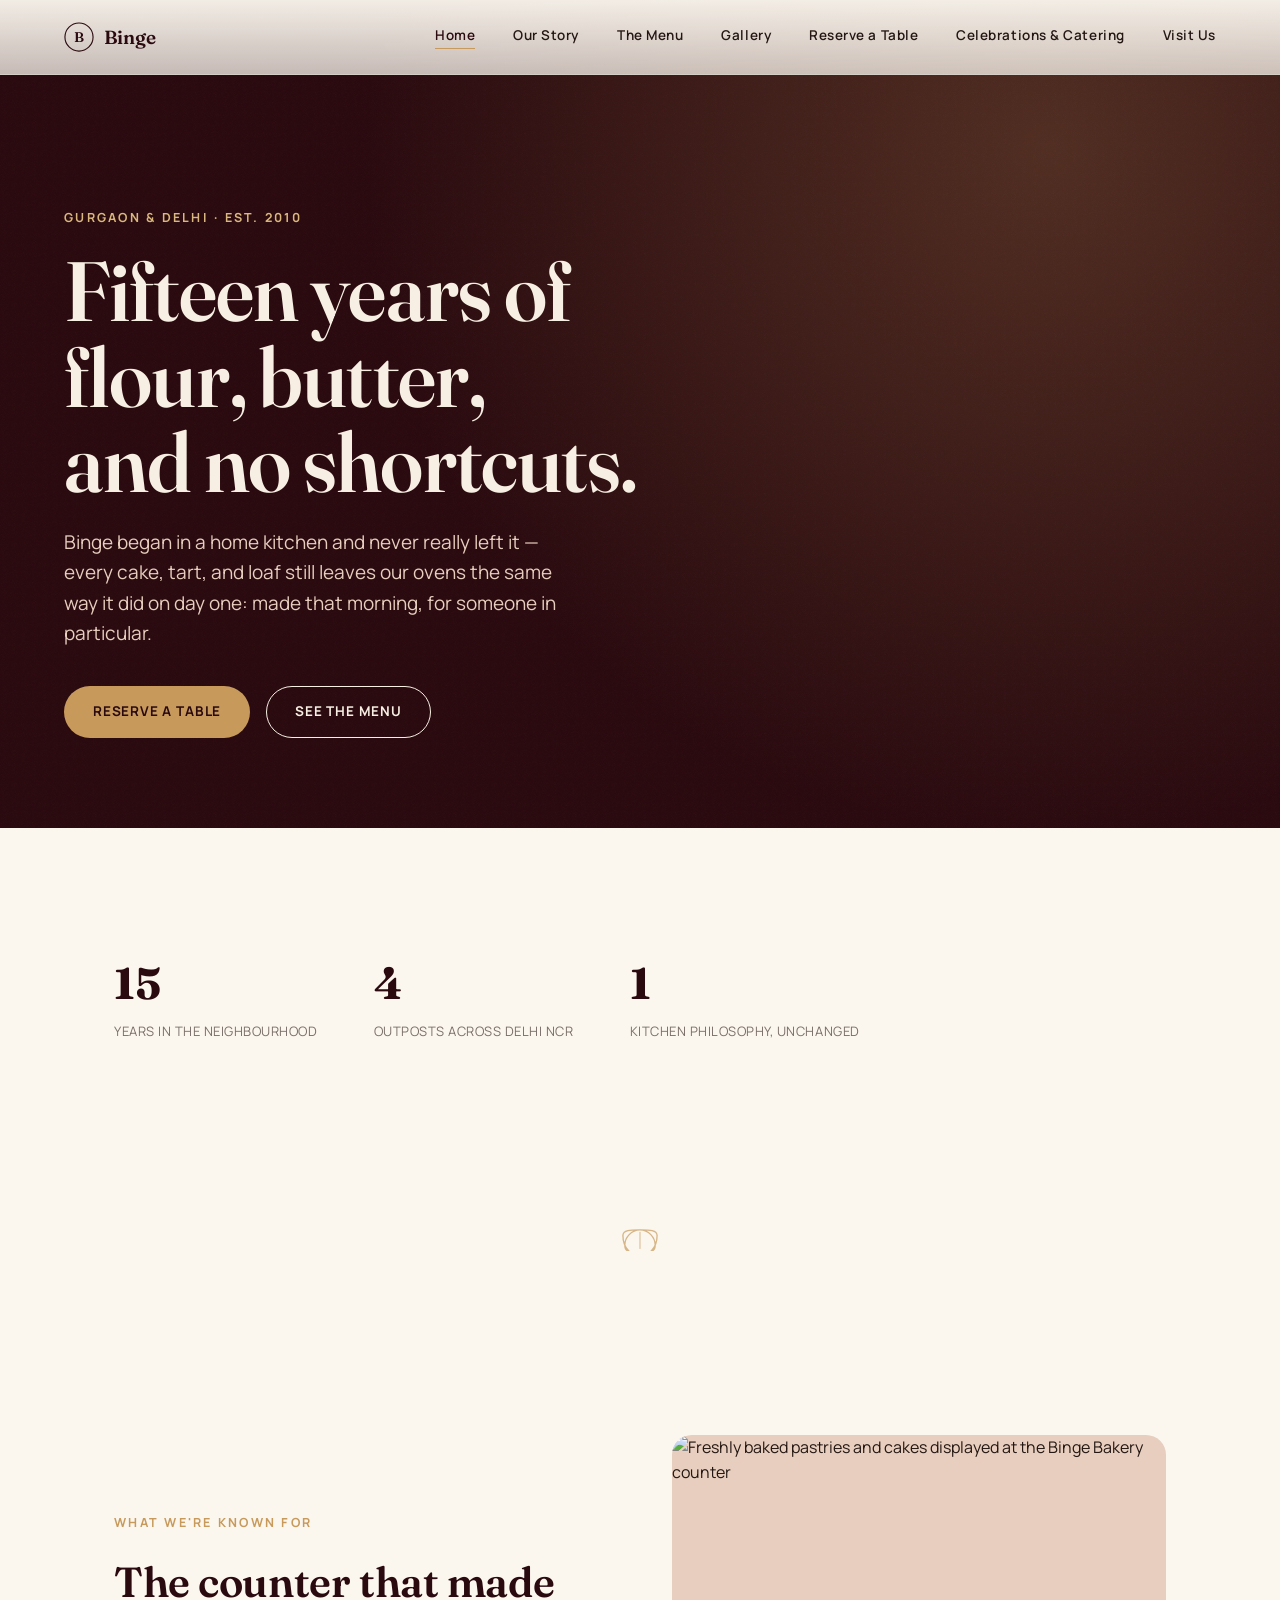
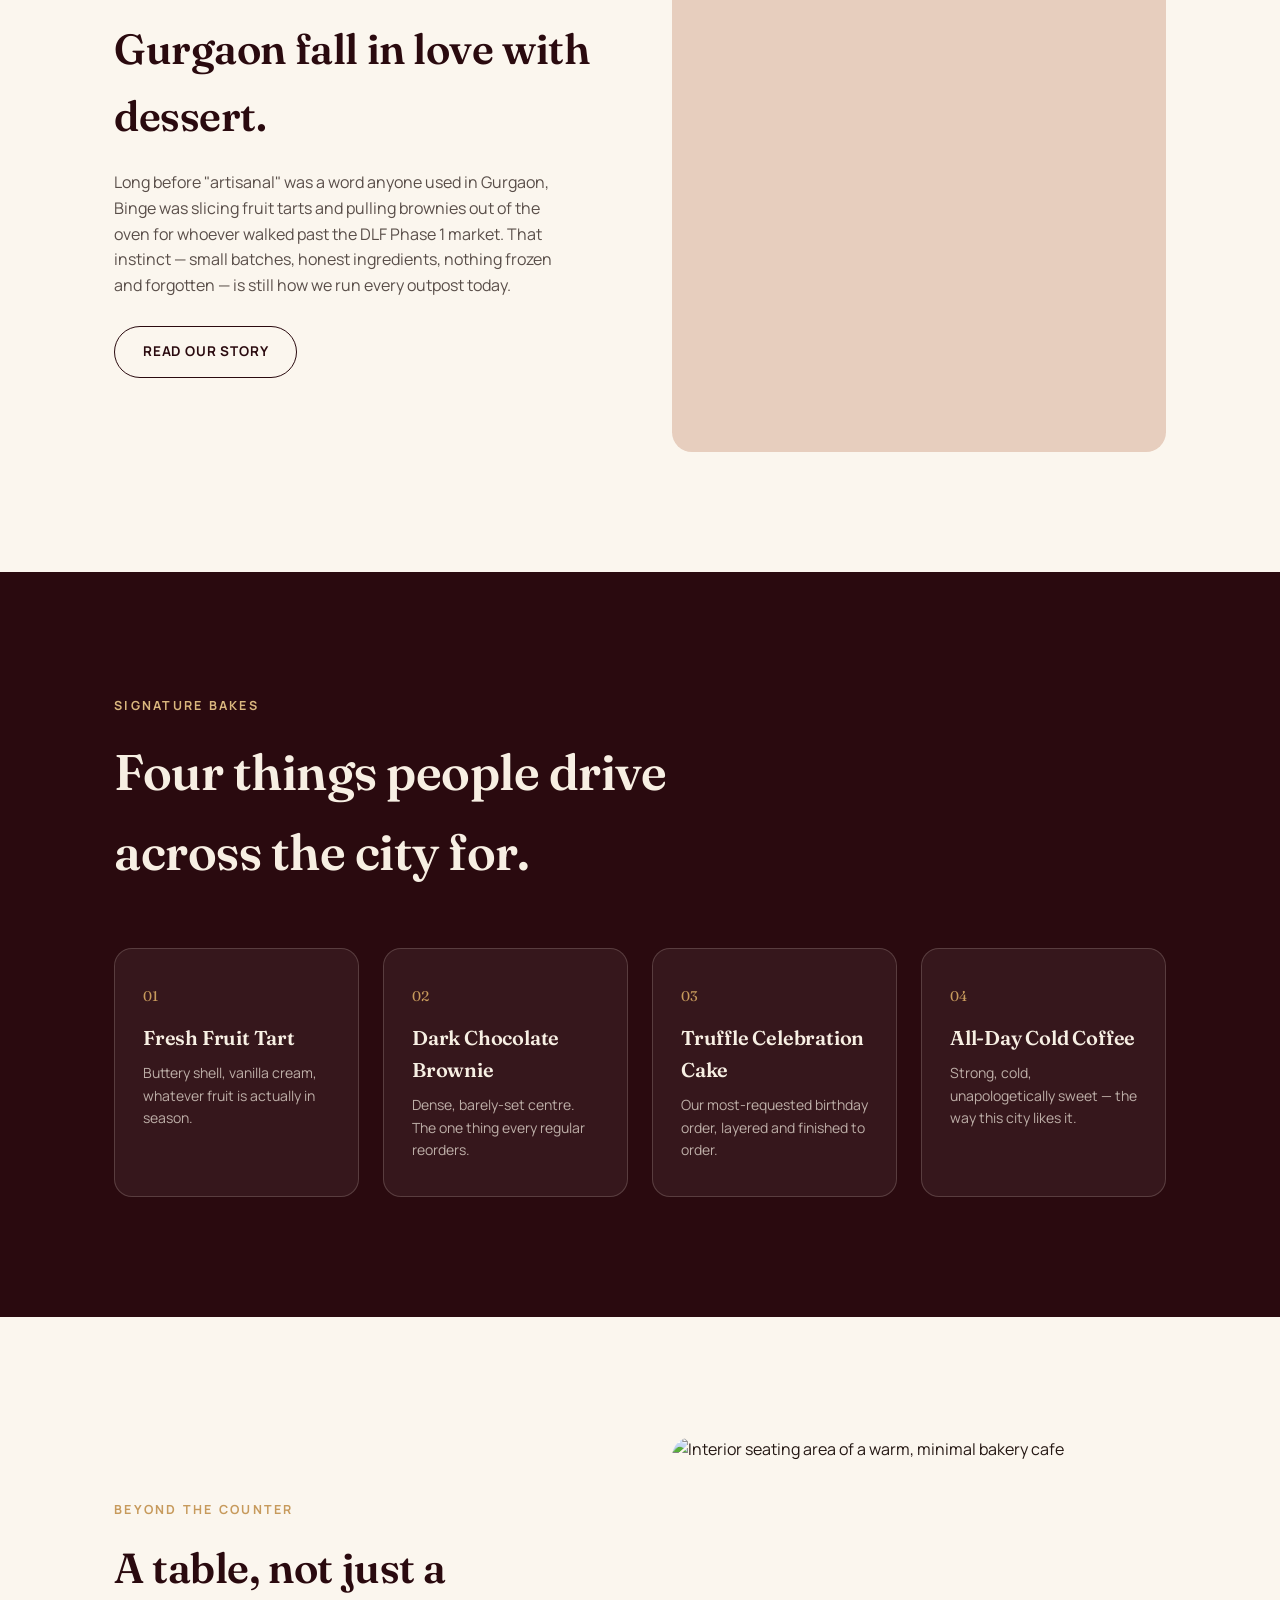
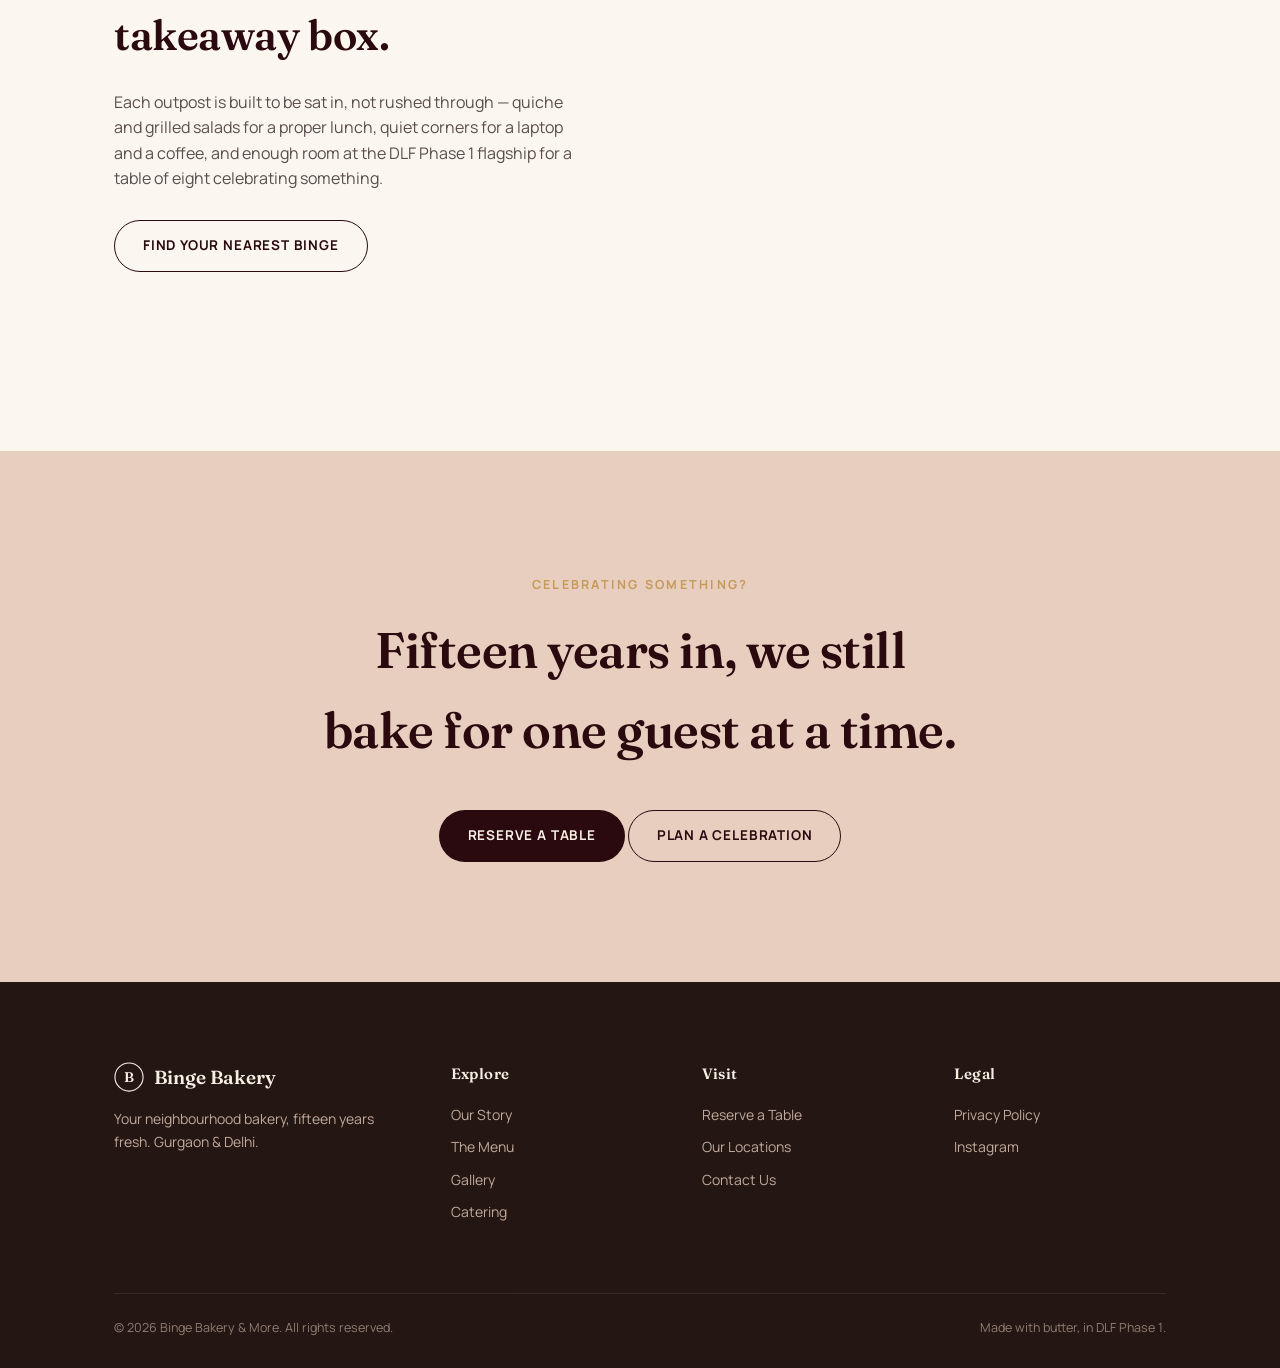
==== index.html @ 136eaf89 "Add files via upload" ====
<!DOCTYPE html>
<html lang="en">
<head>
<meta charset="UTF-8">
<meta name="viewport" content="width=device-width, initial-scale=1.0">
<title>Binge Bakery — Your Neighbourhood Bakery, Fifteen Years Fresh</title>
<meta name="description" content="Binge Bakery has been Gurgaon and Delhi's favourite neighbourhood bakery since 2010 — cakes, pastries, and all-day comfort food, made fresh, every single day.">
<link rel="preconnect" href="https://fonts.googleapis.com">
<link href="https://fonts.googleapis.com/css2?family=Fraunces:ital,opsz,wght@0,9..144,400;0,9..144,500;0,9..144,600;0,9..144,700;1,9..144,500&family=Manrope:wght@400;500;600;700;800&display=swap" rel="stylesheet">
<link rel="stylesheet" href="style.css">
</head>
<body>

<div id="loader">
  <svg viewBox="0 0 120 120" fill="none">
    <g class="bean bean--left"><path d="M60 20c-14 0-24 12-24 26 0 16 12 30 24 34 -8-8-12-20-12-32 0-12 6-22 12-28z" fill="#C79A5C"/></g>
    <g class="bean bean--right"><path d="M60 20c14 0 24 12 24 26 0 16-12 30-24 34 8-8 12-20 12-32 0-12-6-22-12-28z" fill="#E7CEBE"/></g>
    <path class="bean-crack" d="M60 30 L60 90" stroke="#F7EFE3" stroke-width="2"/>
  </svg>
  <span class="loader-word">Fresh from the oven</span>
</div>

<header class="site-nav">
  <a href="index.html" class="logo-mark">
    <svg viewBox="0 0 32 32"><circle cx="16" cy="16" r="15" stroke="currentColor" stroke-width="1.2" fill="none"/><text x="16" y="21" text-anchor="middle" font-family="Fraunces, serif" font-size="15" fill="currentColor">B</text></svg>
    Binge
  </a>
  <button class="nav-toggle" aria-label="Toggle menu"><span></span><span></span><span></span></button>
  <nav class="primary-links">
    <a href="index.html" class="active">Home</a>
    <a href="our-story.html">Our Story</a>
    <a href="menu.html">The Menu</a>
    <a href="gallery.html">Gallery</a>
    <a href="reservations.html">Reserve a Table</a>
    <a href="catering.html">Celebrations &amp; Catering</a>
    <a href="visit-us.html">Visit Us</a>
  </nav>
</header>

<main>

  <section class="hero" style="padding-top:calc(var(--gutter) + 90px);">
    <div class="hero-grain"></div>
    <div class="hero-inner reveal">
      <span class="eyebrow" style="color:var(--brass-soft);">Gurgaon &amp; Delhi · Est. 2010</span>
      <h1>Fifteen years of<br>flour, butter,<br>and no shortcuts.</h1>
      <p class="lede">Binge began in a home kitchen and never really left it — every cake, tart, and loaf still leaves our ovens the same way it did on day one: made that morning, for someone in particular.</p>
      <div class="hero-actions">
        <a href="reservations.html" class="btn btn--gold">Reserve a Table</a>
        <a href="menu.html" class="btn btn--outline" style="border-color:var(--ivory); color:var(--ivory);">See the Menu</a>
      </div>
    </div>
  </section>

  <section class="wrap">
    <div class="stat-row reveal">
      <div class="stat"><b>15</b><span>Years in the neighbourhood</span></div>
      <div class="stat"><b>4</b><span>Outposts across Delhi NCR</span></div>
      <div class="stat"><b>1</b><span>Kitchen philosophy, unchanged</span></div>
    </div>
  </section>

  <svg class="divider-bean" viewBox="0 0 40 24"><path d="M20 2c-9 0-16 8-16 16 0 4 2 6 4 6-4-4-6-10-6-16 0-6 8-6 18-6z" fill="none" stroke="#C79A5C" stroke-width="1.4"/><path d="M20 2c9 0 16 8 16 16 0 4-2 6-4 6 4-4 6-10 6-16 0-6-8-6-18-6z" fill="none" stroke="#C79A5C" stroke-width="1.4"/><line x1="20" y1="4" x2="20" y2="22" stroke="#C79A5C" stroke-width="1"/></svg>

  <section class="wrap">
    <div class="grid-2">
      <div class="reveal">
        <span class="eyebrow">What we're known for</span>
        <h2 style="font-size:clamp(28px,3.6vw,42px); margin-top:14px;">The counter that made Gurgaon fall in love with dessert.</h2>
        <p style="margin-top:20px; opacity:.75; max-width:460px;">Long before "artisanal" was a word anyone used in Gurgaon, Binge was slicing fruit tarts and pulling brownies out of the oven for whoever walked past the DLF Phase 1 market. That instinct — small batches, honest ingredients, nothing frozen and forgotten — is still how we run every outpost today.</p>
        <a href="our-story.html" class="btn btn--outline" style="margin-top:28px;">Read Our Story</a>
      </div>
      <div class="frame reveal" style="aspect-ratio:4/5; background:var(--blush);">
        <img src="https://images.unsplash.com/photo-1568254183919-78a4f43a2877?w=900&q=80" alt="Freshly baked pastries and cakes displayed at the Binge Bakery counter">
      </div>
    </div>
  </section>

  <section style="background:var(--wine-deep); color:var(--ivory);">
    <div class="wrap">
      <div class="section-head reveal">
        <span class="eyebrow" style="color:var(--brass-soft);">Signature bakes</span>
        <h2 style="color:var(--ivory);">Four things people drive across the city for.</h2>
      </div>
      <div class="grid-4">
        <div class="card reveal" style="background:rgba(247,239,227,.06); border-color:var(--line-on-dark);">
          <span class="num">01</span>
          <h3 style="color:var(--ivory); font-size:20px; margin-top:14px;">Fresh Fruit Tart</h3>
          <p style="opacity:.7; font-size:14px; margin-top:8px;">Buttery shell, vanilla cream, whatever fruit is actually in season.</p>
        </div>
        <div class="card reveal" style="background:rgba(247,239,227,.06); border-color:var(--line-on-dark);">
          <span class="num">02</span>
          <h3 style="color:var(--ivory); font-size:20px; margin-top:14px;">Dark Chocolate Brownie</h3>
          <p style="opacity:.7; font-size:14px; margin-top:8px;">Dense, barely-set centre. The one thing every regular reorders.</p>
        </div>
        <div class="card reveal" style="background:rgba(247,239,227,.06); border-color:var(--line-on-dark);">
          <span class="num">03</span>
          <h3 style="color:var(--ivory); font-size:20px; margin-top:14px;">Truffle Celebration Cake</h3>
          <p style="opacity:.7; font-size:14px; margin-top:8px;">Our most-requested birthday order, layered and finished to order.</p>
        </div>
        <div class="card reveal" style="background:rgba(247,239,227,.06); border-color:var(--line-on-dark);">
          <span class="num">04</span>
          <h3 style="color:var(--ivory); font-size:20px; margin-top:14px;">All-Day Cold Coffee</h3>
          <p style="opacity:.7; font-size:14px; margin-top:8px;">Strong, cold, unapologetically sweet — the way this city likes it.</p>
        </div>
      </div>
    </div>
  </section>

  <section class="wrap">
    <div class="grid-2">
      <div class="frame reveal" style="aspect-ratio:1/1; order:2;">
        <img src="https://images.unsplash.com/photo-1517433670267-08bbd4be890f?w=900&q=80" alt="Interior seating area of a warm, minimal bakery cafe">
      </div>
      <div class="reveal" style="order:1;">
        <span class="eyebrow">Beyond the counter</span>
        <h2 style="font-size:clamp(28px,3.6vw,42px); margin-top:14px;">A table, not just a takeaway box.</h2>
        <p style="margin-top:20px; opacity:.75; max-width:460px;">Each outpost is built to be sat in, not rushed through — quiche and grilled salads for a proper lunch, quiet corners for a laptop and a coffee, and enough room at the DLF Phase 1 flagship for a table of eight celebrating something.</p>
        <a href="visit-us.html" class="btn btn--outline" style="margin-top:28px;">Find Your Nearest Binge</a>
      </div>
    </div>
  </section>

  <section style="background:var(--blush);">
    <div class="wrap" style="text-align:center;">
      <div class="section-head reveal" style="margin:0 auto 40px; max-width:640px;">
        <span class="eyebrow">Celebrating something?</span>
        <h2>Fifteen years in, we still bake for one guest at a time.</h2>
      </div>
      <div class="hero-actions reveal" style="justify-content:center;">
        <a href="reservations.html" class="btn btn--primary">Reserve a Table</a>
        <a href="catering.html" class="btn btn--outline">Plan a Celebration</a>
      </div>
    </div>
  </section>

</main>

<footer>
  <div class="wrap">
    <div class="footer-grid">
      <div class="fcol">
        <div class="logo-mark" style="color:var(--ivory); margin-bottom:16px;">
          <svg viewBox="0 0 32 32"><circle cx="16" cy="16" r="15" stroke="currentColor" stroke-width="1.2" fill="none"/><text x="16" y="21" text-anchor="middle" font-family="Fraunces, serif" font-size="15" fill="currentColor">B</text></svg>
          Binge Bakery
        </div>
        <p>Your neighbourhood bakery, fifteen years fresh. Gurgaon &amp; Delhi.</p>
      </div>
      <div class="fcol">
        <h4>Explore</h4>
        <a href="our-story.html">Our Story</a>
        <a href="menu.html">The Menu</a>
        <a href="gallery.html">Gallery</a>
        <a href="catering.html">Catering</a>
      </div>
      <div class="fcol">
        <h4>Visit</h4>
        <a href="reservations.html">Reserve a Table</a>
        <a href="visit-us.html">Our Locations</a>
        <a href="visit-us.html#contact">Contact Us</a>
      </div>
      <div class="fcol">
        <h4>Legal</h4>
        <a href="privacy-policy.html">Privacy Policy</a>
        <a href="https://www.instagram.com/bingebakery/">Instagram</a>
      </div>
    </div>
    <div class="footer-base">
      <span>© <span class="year"></span> Binge Bakery &amp; More. All rights reserved.</span>
      <span>Made with butter, in DLF Phase 1.</span>
    </div>
  </div>
</footer>

<script src="main.js"></script>
</body>
</html>
---- style.css ----
/* ============================================================
   BINGE BAKERY — shared stylesheet
   Palette: wine / ivory / brass / blush / espresso
   Type: Fraunces (display) + Manrope (body & utility)
   ============================================================ */

:root{
  --wine:        #3D0E14;
  --wine-deep:   #2A0A0F;
  --espresso:    #241713;
  --ivory:       #F7EFE3;
  --cream:       #FBF6EE;
  --brass:       #C79A5C;
  --brass-soft:  #DAB77E;
  --blush:       #E7CEBE;
  --line:        rgba(36,23,19,0.14);
  --line-on-dark:rgba(247,239,227,0.18);

  --font-display: "Fraunces", "Georgia", serif;
  --font-body:    "Manrope", "Helvetica Neue", Arial, sans-serif;

  --container: 1180px;
  --gutter: clamp(20px, 5vw, 64px);

  --ease: cubic-bezier(.4,0,.2,1);
}

*,*::before,*::after{ box-sizing:border-box; }
html{ scroll-behavior:smooth; }
body{
  margin:0;
  background:var(--cream);
  color:var(--espresso);
  font-family:var(--font-body);
  font-size:16px;
  line-height:1.6;
  -webkit-font-smoothing:antialiased;
  overflow-x:hidden;
}
img{ max-width:100%; display:block; }
a{ color:inherit; text-decoration:none; }
h1,h2,h3,h4{
  font-family:var(--font-display);
  font-weight:600;
  margin:0;
  color:var(--wine-deep);
  letter-spacing:-0.01em;
}
p{ margin:0; }
ul{ margin:0; padding:0; list-style:none; }
button{ font-family:inherit; cursor:pointer; }
:focus-visible{ outline:2px solid var(--brass); outline-offset:3px; }

@media (prefers-reduced-motion: reduce){
  *{ animation-duration:0.001ms !important; animation-iteration-count:1 !important; transition-duration:0.001ms !important; scroll-behavior:auto !important; }
}

.wrap{ max-width:var(--container); margin:0 auto; padding-left:var(--gutter); padding-right:var(--gutter); }
.eyebrow{
  font-family:var(--font-body);
  font-size:12.5px;
  font-weight:700;
  letter-spacing:0.18em;
  text-transform:uppercase;
  color:var(--brass);
}

/* ---------------- Loader ---------------- */
#loader{
  position:fixed; inset:0; z-index:9999;
  background:var(--wine-deep);
  display:flex; align-items:center; justify-content:center;
  transition:opacity .5s var(--ease), visibility .5s var(--ease);
}
#loader.done{ opacity:0; visibility:hidden; pointer-events:none; }
#loader svg{ width:120px; height:120px; }
.bean{ transform-origin:60px 60px; }
.bean--left{ animation:beanSpinLeft 1.1s var(--ease) forwards; }
.bean--right{ animation:beanSpinRight 1.1s var(--ease) forwards; }
.bean-crack{ stroke-dasharray:60; stroke-dashoffset:60; animation:drawCrack .5s var(--ease) 1.0s forwards; }
.loader-word{
  position:absolute; bottom:-46px; left:50%; transform:translateX(-50%);
  font-family:var(--font-body); font-size:11px; letter-spacing:.3em; text-transform:uppercase;
  color:var(--ivory); opacity:.75; white-space:nowrap;
}
@keyframes beanSpinLeft{
  0%{ transform:translate(-18px,0) rotate(-25deg) scale(1); opacity:1; }
  70%{ transform:translate(-3px,0) rotate(160deg) scale(1.02); }
  100%{ transform:translate(0,0) rotate(180deg) scale(1); }
}
@keyframes beanSpinRight{
  0%{ transform:translate(18px,0) rotate(25deg) scale(1); opacity:1; }
  70%{ transform:translate(3px,0) rotate(-160deg) scale(1.02); }
  100%{ transform:translate(0,0) rotate(-180deg) scale(1); }
}
@keyframes drawCrack{ to{ stroke-dashoffset:0; } }

/* ---------------- Nav ---------------- */
header.site-nav{
  position:fixed; top:0; left:0; right:0; z-index:500;
  display:flex; align-items:center; justify-content:space-between;
  padding:22px var(--gutter);
  background:linear-gradient(to bottom, rgba(251,246,238,0.96), rgba(251,246,238,0.75));
  backdrop-filter:blur(6px);
  border-bottom:1px solid var(--line);
}
.logo-mark{
  display:flex; align-items:center; gap:10px;
  font-family:var(--font-display); font-weight:600; font-size:19px; color:var(--wine-deep);
}
.logo-mark svg{ width:30px; height:30px; }
nav.primary-links{ display:flex; gap:clamp(18px,3vw,38px); }
nav.primary-links a{
  font-size:13.5px; font-weight:600; letter-spacing:.04em;
  color:var(--espresso); position:relative; padding-bottom:3px;
}
nav.primary-links a::after{
  content:""; position:absolute; left:0; bottom:0; width:0; height:1px; background:var(--brass);
  transition:width .3s var(--ease);
}
nav.primary-links a:hover::after, nav.primary-links a.active::after{ width:100%; }
nav.primary-links a.active{ color:var(--wine-deep); }

.nav-toggle{
  display:none; flex-direction:column; gap:5px; background:none; border:none; padding:6px;
}
.nav-toggle span{ width:22px; height:2px; background:var(--wine-deep); border-radius:2px; }

@media (max-width: 880px){
  nav.primary-links{
    position:fixed; inset:0; background:var(--wine-deep); flex-direction:column;
    align-items:flex-start; justify-content:center; gap:22px; padding:0 40px;
    transform:translateY(-100%); transition:transform .5s var(--ease);
  }
  nav.primary-links.open{ transform:translateY(0); }
  nav.primary-links a{ color:var(--ivory); font-size:22px; font-family:var(--font-display); }
  nav.primary-links a::after{ background:var(--brass-soft); }
  .nav-toggle{ display:flex; z-index:600; }
  .nav-toggle.is-open span:nth-child(1){ transform:translateY(7px) rotate(45deg); }
  .nav-toggle.is-open span:nth-child(2){ opacity:0; }
  .nav-toggle.is-open span:nth-child(3){ transform:translateY(-7px) rotate(-45deg); }
}

/* ---------------- Buttons ---------------- */
.btn{
  display:inline-flex; align-items:center; gap:10px;
  padding:14px 28px; font-size:13.5px; font-weight:700; letter-spacing:.06em; text-transform:uppercase;
  border-radius:999px; transition:all .3s var(--ease); border:1px solid transparent;
}
.btn--primary{ background:var(--wine-deep); color:var(--ivory); }
.btn--primary:hover{ background:var(--wine); transform:translateY(-2px); box-shadow:0 10px 24px rgba(42,10,15,.25); }
.btn--outline{ border-color:var(--wine-deep); color:var(--wine-deep); }
.btn--outline:hover{ background:var(--wine-deep); color:var(--ivory); }
.btn--gold{ background:var(--brass); color:var(--wine-deep); }
.btn--gold:hover{ background:var(--brass-soft); transform:translateY(-2px); }

/* ---------------- Hero ---------------- */
.hero{
  min-height:92vh; display:flex; align-items:flex-end;
  padding:calc(var(--gutter) + 90px) var(--gutter) 90px;
  position:relative; background:var(--wine-deep); color:var(--ivory); overflow:hidden;
}
.hero::before{
  content:""; position:absolute; inset:0;
  background:radial-gradient(circle at 82% 18%, rgba(199,154,92,.25), transparent 55%);
}
.hero-grain{ position:absolute; inset:0; opacity:.05; background-image:url("data:image/svg+xml,%3Csvg xmlns='http://www.w3.org/2000/svg' width='120' height='120'%3E%3Cfilter id='n'%3E%3CfeTurbulence baseFrequency='0.9' /%3E%3C/filter%3E%3Crect width='100%25' height='100%25' filter='url(%23n)'/%3E%3C/svg%3E"); }
.hero-inner{ position:relative; max-width:760px; }
.hero h1{ color:var(--ivory); font-size:clamp(42px,7vw,84px); line-height:1.02; margin-top:18px; }
.hero p.lede{ font-size:clamp(16px,2vw,19px); max-width:520px; margin-top:22px; color:var(--blush); }
.hero .hero-actions{ display:flex; gap:16px; margin-top:38px; flex-wrap:wrap; }

/* ---------------- Sections ---------------- */
section{ padding:120px 0; }
.section-head{ max-width:640px; margin-bottom:56px; }
.section-head h2{ font-size:clamp(30px,4.2vw,50px); margin-top:14px; }
.divider-bean{ width:38px; height:auto; opacity:.7; margin:64px auto; display:block; }

.grid-2{ display:grid; grid-template-columns:1fr 1fr; gap:64px; align-items:center; }
.grid-3{ display:grid; grid-template-columns:repeat(3,1fr); gap:32px; }
.grid-4{ display:grid; grid-template-columns:repeat(4,1fr); gap:24px; }
@media (max-width:900px){
  .grid-2{ grid-template-columns:1fr; gap:36px; }
  .grid-3{ grid-template-columns:1fr 1fr; }
  .grid-4{ grid-template-columns:1fr 1fr; }
}
@media (max-width:560px){
  .grid-3{ grid-template-columns:1fr; }
  section{ padding:80px 0; }
}

/* cards */
.card{
  background:var(--ivory); border:1px solid var(--line); border-radius:18px; padding:34px 28px;
  transition:transform .35s var(--ease), box-shadow .35s var(--ease);
}
.card:hover{ transform:translateY(-6px); box-shadow:0 20px 40px rgba(36,23,19,.08); }
.card .num{ font-family:var(--font-display); font-size:14px; color:var(--brass); }

.tag{
  display:inline-block; padding:6px 14px; border:1px solid var(--line); border-radius:999px;
  font-size:12px; letter-spacing:.05em; text-transform:uppercase; font-weight:700; color:var(--wine);
}

/* image frames */
.frame{ border-radius:20px; overflow:hidden; position:relative; }
.frame img{ width:100%; height:100%; object-fit:cover; transition:transform .6s var(--ease); }
.frame:hover img{ transform:scale(1.04); }

/* ---------------- Menu specific ---------------- */
.menu-category{ margin-bottom:70px; }
.menu-category h3{ font-size:28px; margin-bottom:8px; }
.menu-category .cat-note{ color:var(--espresso); opacity:.65; font-size:14.5px; margin-bottom:28px; max-width:520px; }
.menu-item{
  display:flex; justify-content:space-between; gap:20px; padding:18px 0;
  border-bottom:1px dashed var(--line);
}
.menu-item .mi-name{ font-family:var(--font-display); font-size:19px; color:var(--wine-deep); }
.menu-item .mi-desc{ font-size:14px; opacity:.7; margin-top:5px; max-width:440px; }
.menu-item .mi-price{ font-weight:700; color:var(--brass); white-space:nowrap; font-family:var(--font-display); font-size:18px; }

/* ---------------- Gallery ---------------- */
.masonry{ column-count:3; column-gap:20px; }
.masonry .frame{ margin-bottom:20px; break-inside:avoid; }
@media(max-width:900px){ .masonry{ column-count:2; } }
@media(max-width:560px){ .masonry{ column-count:1; } }

/* ---------------- Steps (legit sequence use) ---------------- */
.steps{ display:grid; grid-template-columns:repeat(4,1fr); gap:26px; }
@media(max-width:900px){ .steps{ grid-template-columns:1fr 1fr; } }
@media(max-width:560px){ .steps{ grid-template-columns:1fr; } }
.step .step-index{ font-family:var(--font-display); font-size:38px; color:var(--brass-soft); }

/* ---------------- Forms ---------------- */
.form-panel{ background:var(--wine-deep); border-radius:24px; padding:52px; color:var(--ivory); }
.field{ margin-bottom:22px; }
.field label{ display:block; font-size:12.5px; letter-spacing:.08em; text-transform:uppercase; margin-bottom:8px; color:var(--brass-soft); }
.field input, .field select, .field textarea{
  width:100%; background:transparent; border:none; border-bottom:1px solid var(--line-on-dark);
  color:var(--ivory); font-family:var(--font-body); font-size:16px; padding:10px 2px; resize:vertical;
}
.field input::placeholder, .field textarea::placeholder{ color:rgba(247,239,227,.4); }
.field input:focus, .field select:focus, .field textarea:focus{ outline:none; border-color:var(--brass); }
.field-row{ display:grid; grid-template-columns:1fr 1fr; gap:24px; }
@media(max-width:600px){ .field-row{ grid-template-columns:1fr; } }
.form-note{ font-size:13px; opacity:.6; margin-top:18px; }

/* ---------------- Footer ---------------- */
footer{ background:var(--espresso); color:var(--blush); padding:80px 0 30px; }
.footer-grid{ display:grid; grid-template-columns:1.4fr 1fr 1fr 1fr; gap:40px; margin-bottom:60px; }
@media(max-width:800px){ .footer-grid{ grid-template-columns:1fr 1fr; } }
footer h4{ color:var(--ivory); font-size:15px; margin-bottom:18px; letter-spacing:.03em; }
footer .fcol a, footer .fcol p{ display:block; font-size:14px; color:var(--blush); opacity:.8; margin-bottom:10px; }
footer .fcol a:hover{ opacity:1; color:var(--brass-soft); }
.footer-base{
  border-top:1px solid var(--line-on-dark); padding-top:24px; display:flex; justify-content:space-between;
  flex-wrap:wrap; gap:12px; font-size:12.5px; opacity:.55;
}

/* ---------------- Reveal on scroll ---------------- */
.reveal{ opacity:0; transform:translateY(26px); transition:opacity .8s var(--ease), transform .8s var(--ease); }
.reveal.in{ opacity:1; transform:translateY(0); }

/* ---------------- Misc ---------------- */
.stat-row{ display:flex; gap:56px; flex-wrap:wrap; }
.stat b{ display:block; font-family:var(--font-display); font-size:44px; color:var(--wine-deep); }
.stat span{ font-size:13px; letter-spacing:.04em; text-transform:uppercase; opacity:.6; }

.legal h2{ font-size:26px; margin-top:44px; }
.legal p, .legal li{ font-size:15px; opacity:.82; margin-top:12px; max-width:760px; }
.legal li{ padding-left:20px; position:relative; }
.legal li::before{ content:"—"; position:absolute; left:0; color:var(--brass); }
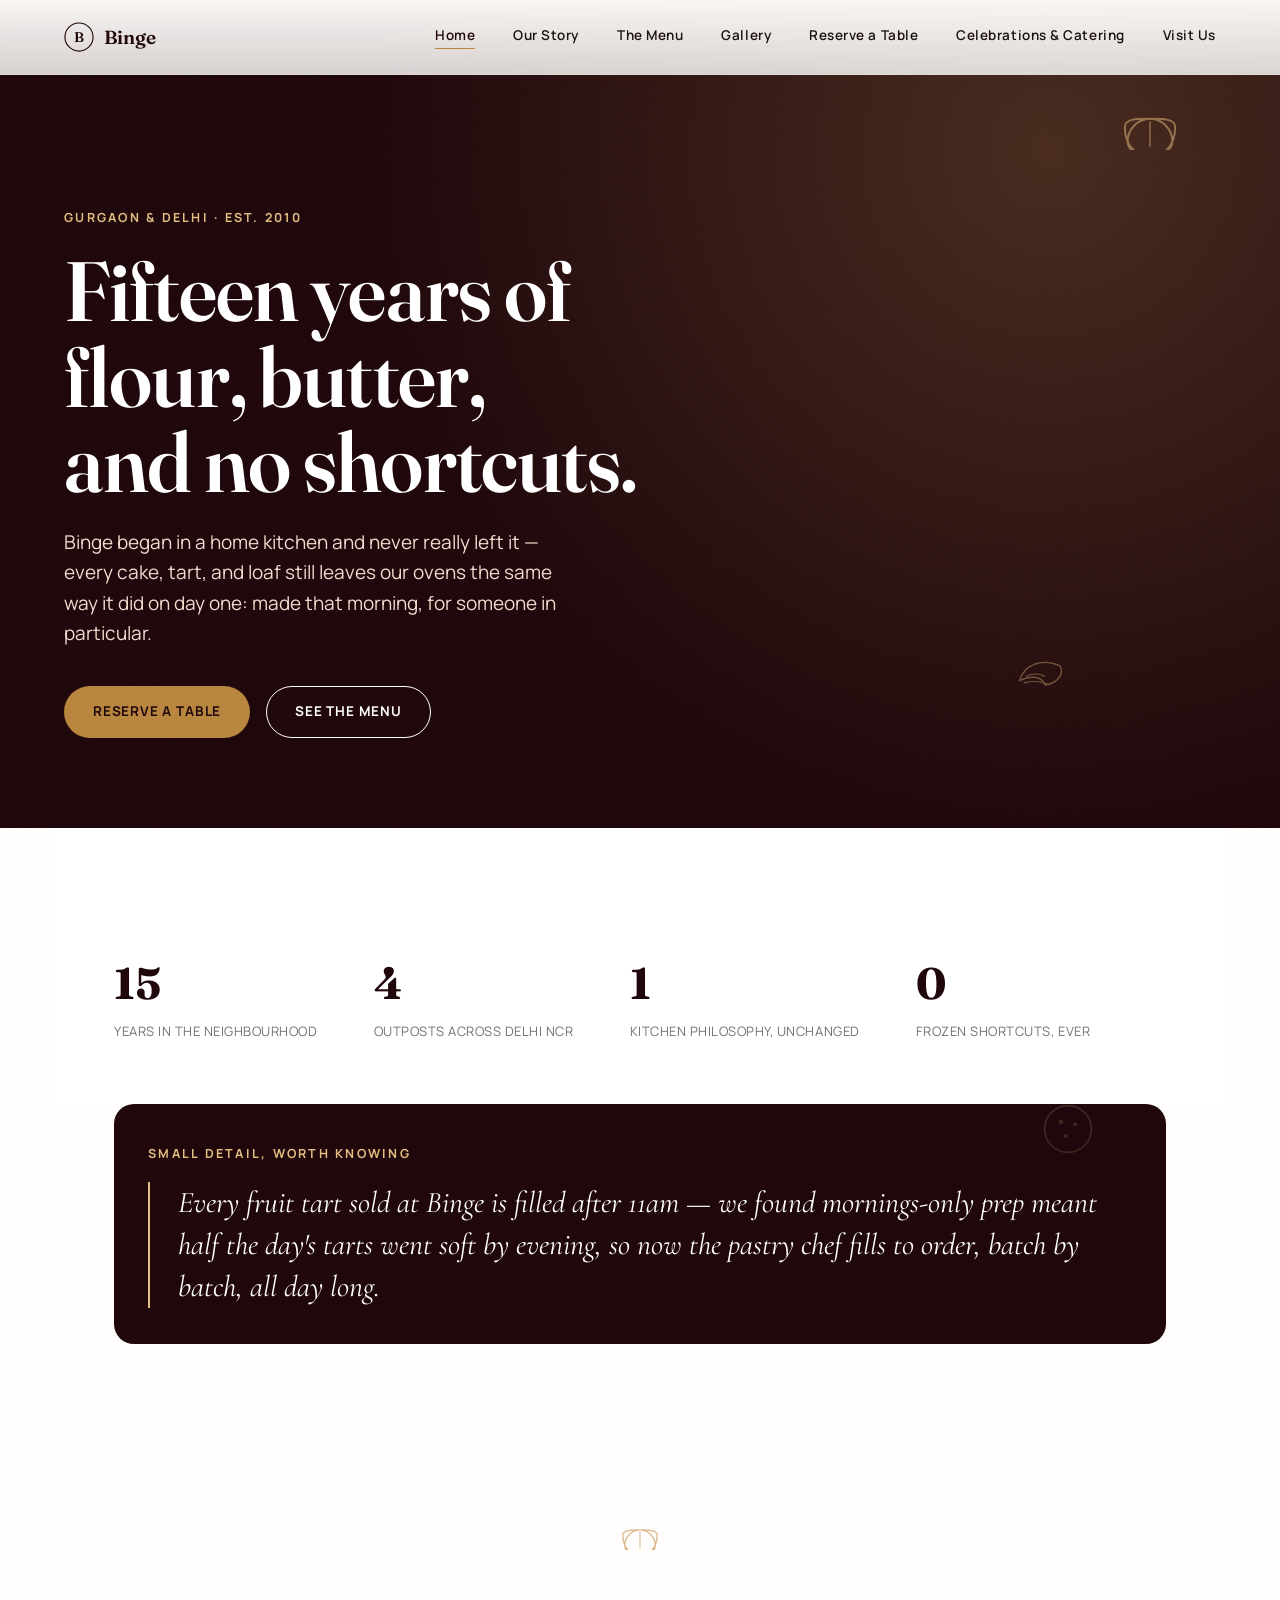
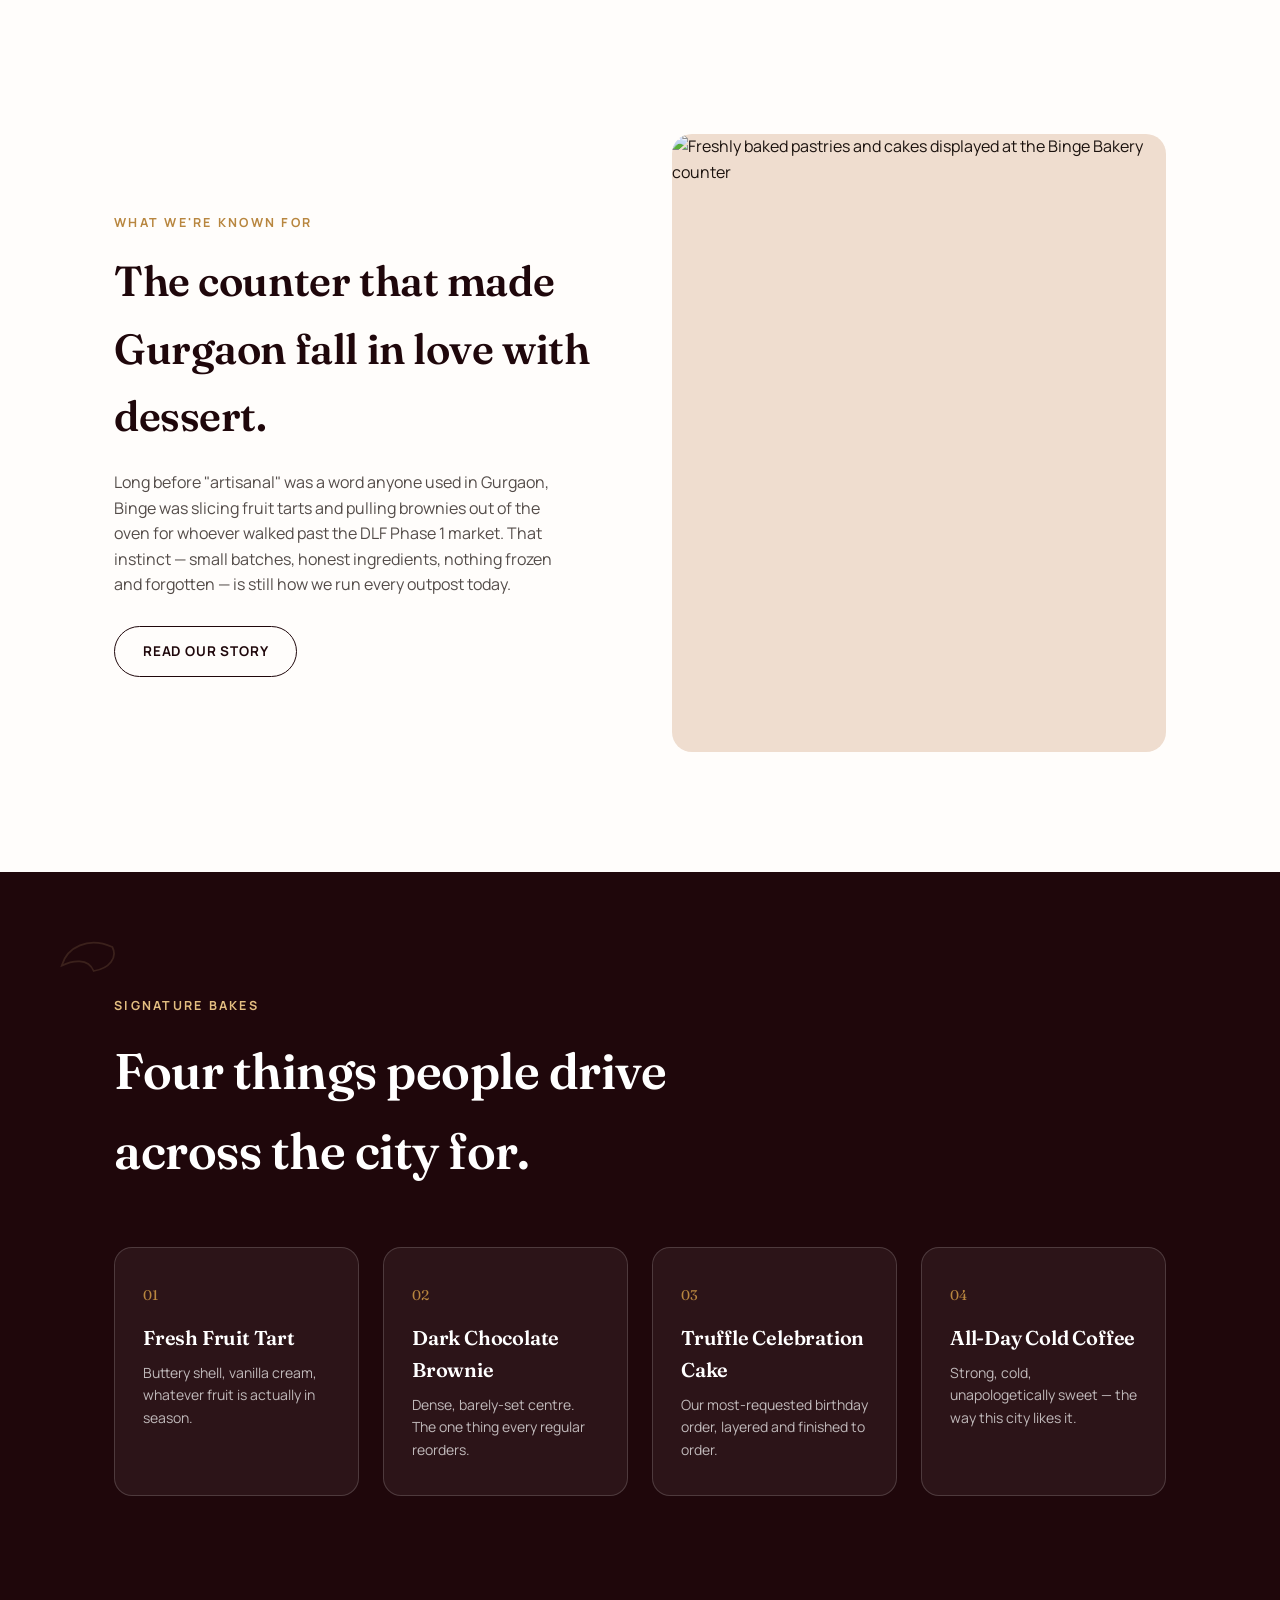
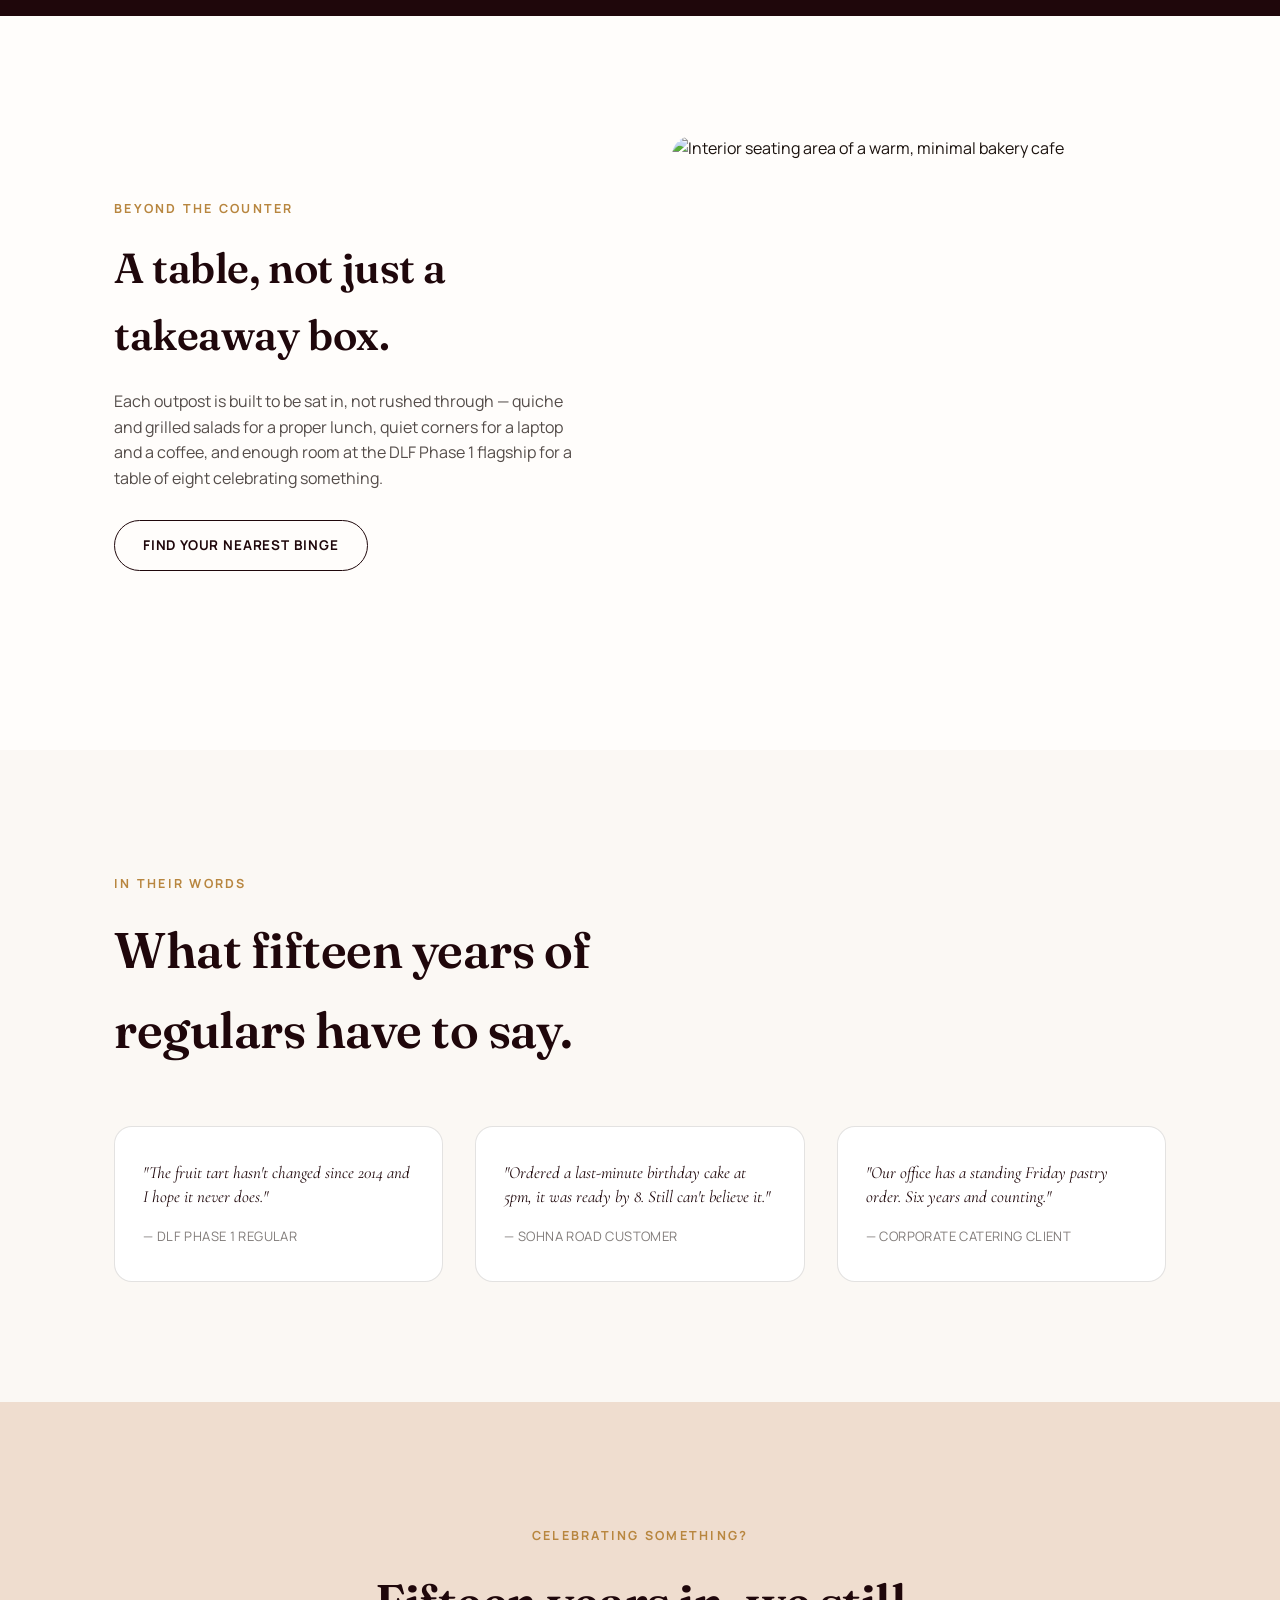
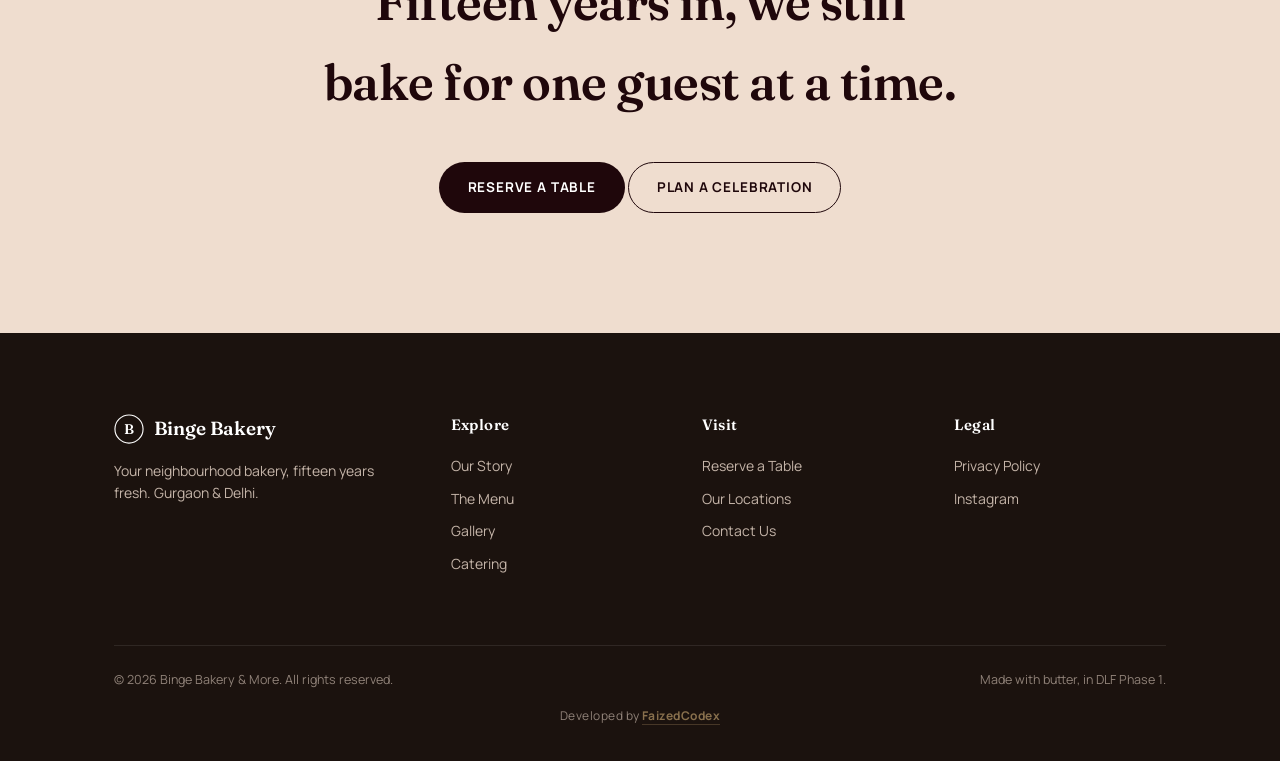
==== commit a07e6621: "Add files via upload" ====
--- a/index.html
+++ b/index.html
@@ -6,17 +6,21 @@
 <title>Binge Bakery — Your Neighbourhood Bakery, Fifteen Years Fresh</title>
 <meta name="description" content="Binge Bakery has been Gurgaon and Delhi's favourite neighbourhood bakery since 2010 — cakes, pastries, and all-day comfort food, made fresh, every single day.">
 <link rel="preconnect" href="https://fonts.googleapis.com">
-<link href="https://fonts.googleapis.com/css2?family=Fraunces:ital,opsz,wght@0,9..144,400;0,9..144,500;0,9..144,600;0,9..144,700;1,9..144,500&family=Manrope:wght@400;500;600;700;800&display=swap" rel="stylesheet">
+<link href="https://fonts.googleapis.com/css2?family=Fraunces:ital,opsz,wght@0,9..144,400;0,9..144,500;0,9..144,600;0,9..144,700;0,9..144,900;1,9..144,500&family=Cormorant+Garamond:ital,wght@1,500;1,600&family=Manrope:wght@400;500;600;700;800&display=swap" rel="stylesheet">
 <link rel="stylesheet" href="style.css">
 </head>
 <body>
 
 <div id="loader">
-  <svg viewBox="0 0 120 120" fill="none">
-    <g class="bean bean--left"><path d="M60 20c-14 0-24 12-24 26 0 16 12 30 24 34 -8-8-12-20-12-32 0-12 6-22 12-28z" fill="#C79A5C"/></g>
-    <g class="bean bean--right"><path d="M60 20c14 0 24 12 24 26 0 16-12 30-24 34 8-8 12-20 12-32 0-12-6-22-12-28z" fill="#E7CEBE"/></g>
-    <path class="bean-crack" d="M60 30 L60 90" stroke="#F7EFE3" stroke-width="2"/>
-  </svg>
+  <div class="loader-stage">
+    <svg viewBox="0 0 120 120" fill="none">
+      <g class="bean bean--left"><path d="M60 20c-14 0-24 12-24 26 0 16 12 30 24 34 -8-8-12-20-12-32 0-12 6-22 12-28z" fill="#C79A5C"/></g>
+      <g class="bean bean--right"><path d="M60 20c14 0 24 12 24 26 0 16-12 30-24 34 8-8 12-20 12-32 0-12-6-22-12-28z" fill="#E7CEBE"/></g>
+    </svg>
+    <svg class="loader-glyph" viewBox="0 0 120 120" fill="none">
+      <text x="60" y="86" text-anchor="middle" font-family="Fraunces, serif" font-weight="700" font-size="74" fill="#F7EFE3">B</text>
+    </svg>
+  </div>
   <span class="loader-word">Fresh from the oven</span>
 </div>
 
@@ -39,8 +43,10 @@
 
 <main>
 
-  <section class="hero" style="padding-top:calc(var(--gutter) + 90px);">
+  <section class="hero" style="padding-top:calc(var(--gutter) + 90px); background-image:linear-gradient(100deg, rgba(31,7,11,.94) 32%, rgba(31,7,11,.55) 68%, rgba(31,7,11,.25) 100%), url('https://images.unsplash.com/photo-1517433670267-08bbd4be890f?w=1600&q=80'); background-size:cover; background-position:center;">
     <div class="hero-grain"></div>
+    <svg class="doodle doodle--spin" viewBox="0 0 40 24" style="width:56px; top:14%; right:8%;"><path d="M20 2c-9 0-16 8-16 16 0 4 2 6 4 6-4-4-6-10-6-16 0-6 8-6 18-6z" fill="none" stroke="#E3BE81" stroke-width="1.4"/><path d="M20 2c9 0 16 8 16 16 0 4-2 6-4 6 4-4 6-10 6-16 0-6-8-6-18-6z" fill="none" stroke="#E3BE81" stroke-width="1.4"/><line x1="20" y1="4" x2="20" y2="22" stroke="#E3BE81" stroke-width="1"/></svg>
+    <svg class="doodle doodle--float" viewBox="0 0 60 40" style="width:64px; bottom:16%; right:16%; opacity:.4;"><path d="M8 26c4-14 20-22 38-14 4 8-2 16-14 18-4-10-16-8-24-4z" fill="none" stroke="#E3BE81" stroke-width="1.3"/><path d="M14 22c6-3 12-3 18 0M12 28c8-2 16-2 24 2" stroke="#E3BE81" stroke-width="1" fill="none"/></svg>
     <div class="hero-inner reveal">
       <span class="eyebrow" style="color:var(--brass-soft);">Gurgaon &amp; Delhi · Est. 2010</span>
       <h1>Fifteen years of<br>flour, butter,<br>and no shortcuts.</h1>
@@ -52,11 +58,20 @@
     </div>
   </section>
 
-  <section class="wrap">
+  <section class="wrap bg-white" style="padding-bottom:60px;">
     <div class="stat-row reveal">
       <div class="stat"><b>15</b><span>Years in the neighbourhood</span></div>
       <div class="stat"><b>4</b><span>Outposts across Delhi NCR</span></div>
       <div class="stat"><b>1</b><span>Kitchen philosophy, unchanged</span></div>
+      <div class="stat"><b>0</b><span>Frozen shortcuts, ever</span></div>
+    </div>
+  </section>
+
+  <section class="wrap" style="padding-top:0;">
+    <div class="trivia-box reveal">
+      <svg class="doodle doodle--float" viewBox="0 0 60 60" style="width:70px; top:-10px; right:6%; opacity:.18;"><circle cx="30" cy="30" r="20" fill="none" stroke="#E3BE81" stroke-width="1.4"/><circle cx="24" cy="24" r="2" fill="#E3BE81"/><circle cx="36" cy="26" r="1.6" fill="#E3BE81"/><circle cx="28" cy="36" r="1.8" fill="#E3BE81"/></svg>
+      <span class="eyebrow">Small detail, worth knowing</span>
+      <p class="pull-quote" style="border-color:var(--brass-soft); color:var(--ivory); margin-top:16px;">Every fruit tart sold at Binge is filled after 11am — we found mornings-only prep meant half the day's tarts went soft by evening, so now the pastry chef fills to order, batch by batch, all day long.</p>
     </div>
   </section>
 
@@ -76,7 +91,8 @@
     </div>
   </section>
 
-  <section style="background:var(--wine-deep); color:var(--ivory);">
+  <section style="background:var(--wine-deep); color:var(--ivory); position:relative; overflow:hidden;">
+    <svg class="doodle doodle--float" viewBox="0 0 60 40" style="width:80px; top:8%; left:4%; opacity:.14;"><path d="M8 26c4-14 20-22 38-14 4 8-2 16-14 18-4-10-16-8-24-4z" fill="none" stroke="#E3BE81" stroke-width="1.3"/></svg>
     <div class="wrap">
       <div class="section-head reveal">
         <span class="eyebrow" style="color:var(--brass-soft);">Signature bakes</span>
@@ -121,6 +137,29 @@
     </div>
   </section>
 
+  <section class="bg-paper">
+    <div class="wrap">
+      <div class="section-head reveal">
+        <span class="eyebrow">In their words</span>
+        <h2>What fifteen years of regulars have to say.</h2>
+      </div>
+      <div class="grid-3">
+        <div class="card reveal">
+          <p class="pull-quote" style="font-size:17px; border-left:none; padding-left:0;">"The fruit tart hasn't changed since 2014 and I hope it never does."</p>
+          <p style="opacity:.55; font-size:13px; margin-top:18px; letter-spacing:.03em; text-transform:uppercase;">— DLF Phase 1 regular</p>
+        </div>
+        <div class="card reveal">
+          <p class="pull-quote" style="font-size:17px; border-left:none; padding-left:0;">"Ordered a last-minute birthday cake at 5pm, it was ready by 8. Still can't believe it."</p>
+          <p style="opacity:.55; font-size:13px; margin-top:18px; letter-spacing:.03em; text-transform:uppercase;">— Sohna Road customer</p>
+        </div>
+        <div class="card reveal">
+          <p class="pull-quote" style="font-size:17px; border-left:none; padding-left:0;">"Our office has a standing Friday pastry order. Six years and counting."</p>
+          <p style="opacity:.55; font-size:13px; margin-top:18px; letter-spacing:.03em; text-transform:uppercase;">— Corporate catering client</p>
+        </div>
+      </div>
+    </div>
+  </section>
+
   <section style="background:var(--blush);">
     <div class="wrap" style="text-align:center;">
       <div class="section-head reveal" style="margin:0 auto 40px; max-width:640px;">
@@ -170,6 +209,7 @@
       <span>Made with butter, in DLF Phase 1.</span>
     </div>
   </div>
+  <div class="dev-credit">Developed by <a href="https://www.faizedcodex.com" target="_blank" rel="noopener">FaizedCodex</a></div>
 </footer>
 
 <script src="main.js"></script>
--- a/style.css
+++ b/style.css
@@ -5,19 +5,22 @@
    ============================================================ */
 
 :root{
-  --wine:        #3D0E14;
-  --wine-deep:   #2A0A0F;
-  --espresso:    #241713;
-  --ivory:       #F7EFE3;
-  --cream:       #FBF6EE;
-  --brass:       #C79A5C;
-  --brass-soft:  #DAB77E;
-  --blush:       #E7CEBE;
-  --line:        rgba(36,23,19,0.14);
-  --line-on-dark:rgba(247,239,227,0.18);
+  --wine:        #4A1118;
+  --wine-deep:   #1F070B;
+  --espresso:    #1B120E;
+  --espresso-70: rgba(27,18,14,0.72);
+  --ivory:       #FFFFFF;
+  --cream:       #FFFDFB;
+  --paper:       #FBF8F4;
+  --brass:       #B8863F;
+  --brass-soft:  #E3BE81;
+  --blush:       #EFDDCF;
+  --line:        rgba(27,18,14,0.12);
+  --line-on-dark:rgba(255,255,255,0.16);
 
   --font-display: "Fraunces", "Georgia", serif;
   --font-body:    "Manrope", "Helvetica Neue", Arial, sans-serif;
+  --font-script:  "Cormorant Garamond", "Georgia", serif;
 
   --container: 1180px;
   --gutter: clamp(20px, 5vw, 64px);
@@ -73,11 +76,15 @@
   transition:opacity .5s var(--ease), visibility .5s var(--ease);
 }
 #loader.done{ opacity:0; visibility:hidden; pointer-events:none; }
-#loader svg{ width:120px; height:120px; }
-.bean{ transform-origin:60px 60px; }
-.bean--left{ animation:beanSpinLeft 1.1s var(--ease) forwards; }
-.bean--right{ animation:beanSpinRight 1.1s var(--ease) forwards; }
-.bean-crack{ stroke-dasharray:60; stroke-dashoffset:60; animation:drawCrack .5s var(--ease) 1.0s forwards; }
+#loader .loader-stage{ position:relative; width:120px; height:120px; }
+#loader svg{ width:120px; height:120px; position:absolute; inset:0; }
+.bean{ transform-origin:60px 60px; animation:beanFadeOut .4s var(--ease) 1.05s forwards; }
+.bean--left{ animation-name:beanSpinLeft, beanFadeOut; animation-duration:1.05s,.4s; animation-delay:0s,1.05s; animation-fill-mode:forwards; animation-timing-function:var(--ease); }
+.bean--right{ animation-name:beanSpinRight, beanFadeOut; animation-duration:1.05s,.4s; animation-delay:0s,1.05s; animation-fill-mode:forwards; animation-timing-function:var(--ease); }
+.loader-glyph{
+  opacity:0; transform:scale(.6);
+  animation:glyphIn .5s var(--ease) 1.1s forwards;
+}
 .loader-word{
   position:absolute; bottom:-46px; left:50%; transform:translateX(-50%);
   font-family:var(--font-body); font-size:11px; letter-spacing:.3em; text-transform:uppercase;
@@ -85,22 +92,23 @@
 }
 @keyframes beanSpinLeft{
   0%{ transform:translate(-18px,0) rotate(-25deg) scale(1); opacity:1; }
-  70%{ transform:translate(-3px,0) rotate(160deg) scale(1.02); }
-  100%{ transform:translate(0,0) rotate(180deg) scale(1); }
+  70%{ transform:translate(-3px,0) rotate(160deg) scale(1.05); }
+  100%{ transform:translate(0,0) rotate(180deg) scale(1.05); }
 }
 @keyframes beanSpinRight{
   0%{ transform:translate(18px,0) rotate(25deg) scale(1); opacity:1; }
-  70%{ transform:translate(3px,0) rotate(-160deg) scale(1.02); }
-  100%{ transform:translate(0,0) rotate(-180deg) scale(1); }
-}
-@keyframes drawCrack{ to{ stroke-dashoffset:0; } }
+  70%{ transform:translate(3px,0) rotate(-160deg) scale(1.05); }
+  100%{ transform:translate(0,0) rotate(-180deg) scale(1.05); }
+}
+@keyframes beanFadeOut{ to{ opacity:0; transform:scale(.6); } }
+@keyframes glyphIn{ to{ opacity:1; transform:scale(1); } }
 
 /* ---------------- Nav ---------------- */
 header.site-nav{
   position:fixed; top:0; left:0; right:0; z-index:500;
   display:flex; align-items:center; justify-content:space-between;
   padding:22px var(--gutter);
-  background:linear-gradient(to bottom, rgba(251,246,238,0.96), rgba(251,246,238,0.75));
+  background:linear-gradient(to bottom, rgba(255,253,251,0.97), rgba(255,253,251,0.82));
   backdrop-filter:blur(6px);
   border-bottom:1px solid var(--line);
 }
@@ -239,7 +247,7 @@
   width:100%; background:transparent; border:none; border-bottom:1px solid var(--line-on-dark);
   color:var(--ivory); font-family:var(--font-body); font-size:16px; padding:10px 2px; resize:vertical;
 }
-.field input::placeholder, .field textarea::placeholder{ color:rgba(247,239,227,.4); }
+.field input::placeholder, .field textarea::placeholder{ color:rgba(255,255,255,.35); }
 .field input:focus, .field select:focus, .field textarea:focus{ outline:none; border-color:var(--brass); }
 .field-row{ display:grid; grid-template-columns:1fr 1fr; gap:24px; }
 @media(max-width:600px){ .field-row{ grid-template-columns:1fr; } }
@@ -270,3 +278,32 @@
 .legal p, .legal li{ font-size:15px; opacity:.82; margin-top:12px; max-width:760px; }
 .legal li{ padding-left:20px; position:relative; }
 .legal li::before{ content:"—"; position:absolute; left:0; color:var(--brass); }
+
+/* ---------------- Decorative doodles (bean / croissant / cookie) ---------------- */
+.doodle{ position:absolute; opacity:.5; pointer-events:none; z-index:1; }
+.doodle--spin{ animation:doodleSpin 26s linear infinite; }
+.doodle--float{ animation:doodleFloat 6s ease-in-out infinite; }
+@keyframes doodleSpin{ from{ transform:rotate(0deg);} to{ transform:rotate(360deg);} }
+@keyframes doodleFloat{ 0%,100%{ transform:translateY(0);} 50%{ transform:translateY(-10px);} }
+
+/* section background helpers for rhythm / whitespace */
+.bg-paper{ background:var(--paper); }
+.bg-white{ background:var(--ivory); }
+
+/* pull quote / trivia callouts */
+.pull-quote{
+  font-family:var(--font-script); font-style:italic; font-size:clamp(22px,2.6vw,30px);
+  color:var(--wine-deep); line-height:1.4; border-left:2px solid var(--brass); padding-left:28px;
+}
+.trivia-box{
+  background:var(--wine-deep); color:var(--ivory); border-radius:20px; padding:36px 34px;
+  position:relative; overflow:hidden;
+}
+.trivia-box .eyebrow{ color:var(--brass-soft); }
+
+/* ---------------- Footer credit ---------------- */
+.dev-credit{
+  text-align:center; padding:16px 0 6px; font-size:12px; letter-spacing:.04em; opacity:.55;
+}
+.dev-credit a{ color:var(--brass-soft); font-weight:700; text-decoration:none; border-bottom:1px solid rgba(227,190,129,.4); transition:opacity .3s var(--ease); }
+.dev-credit a:hover{ opacity:.75; }
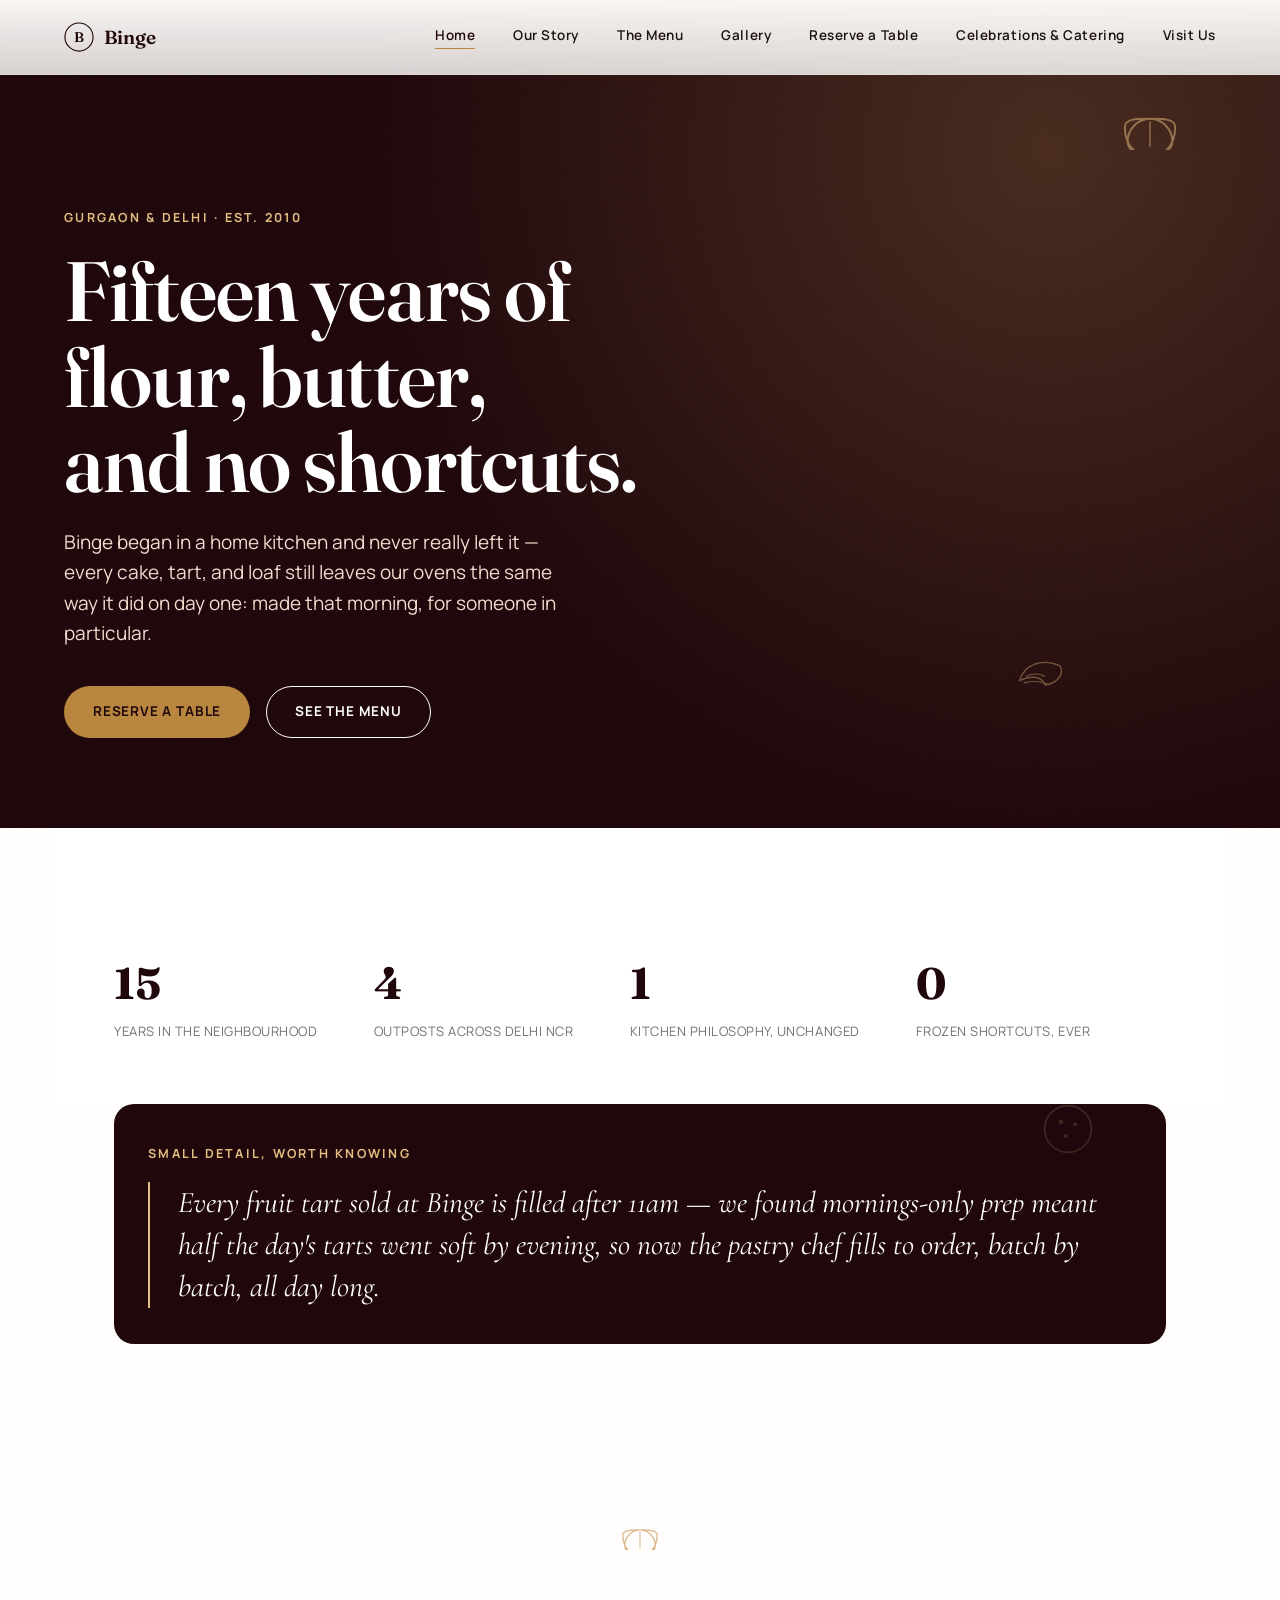
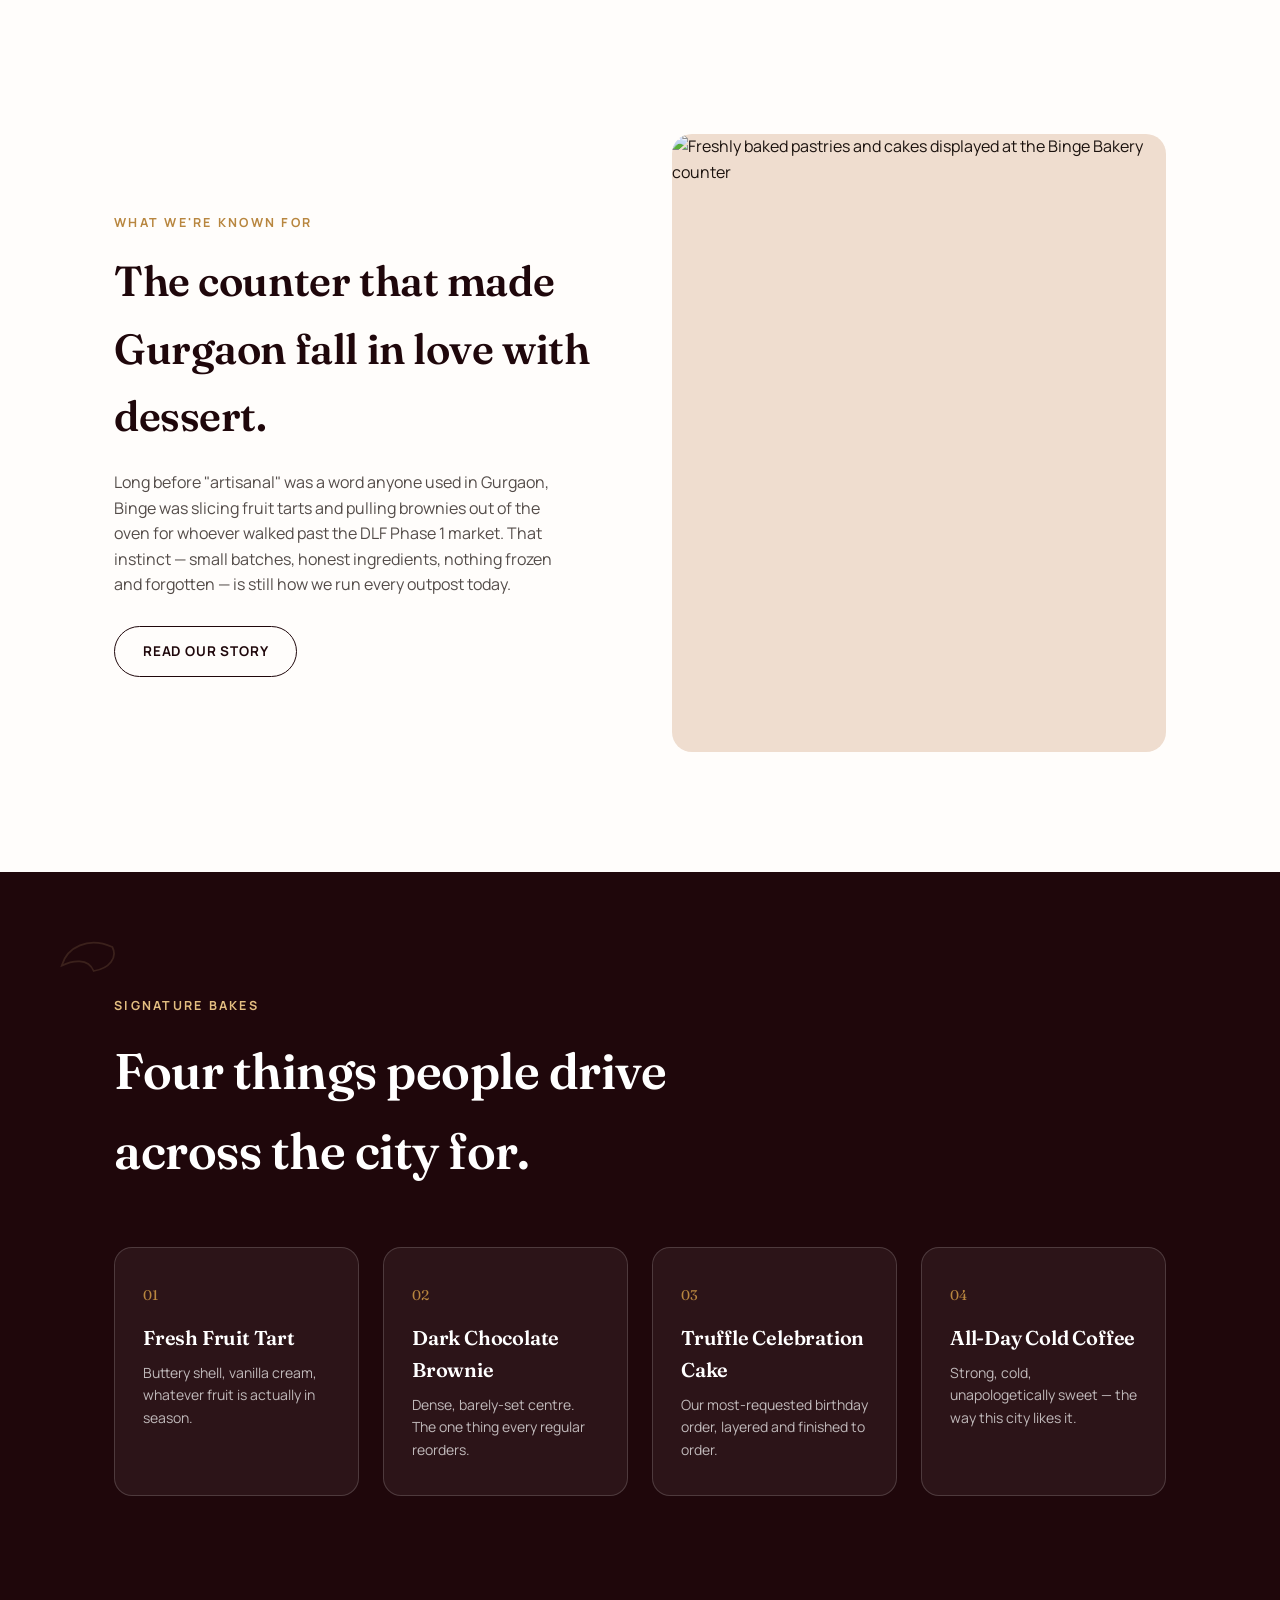
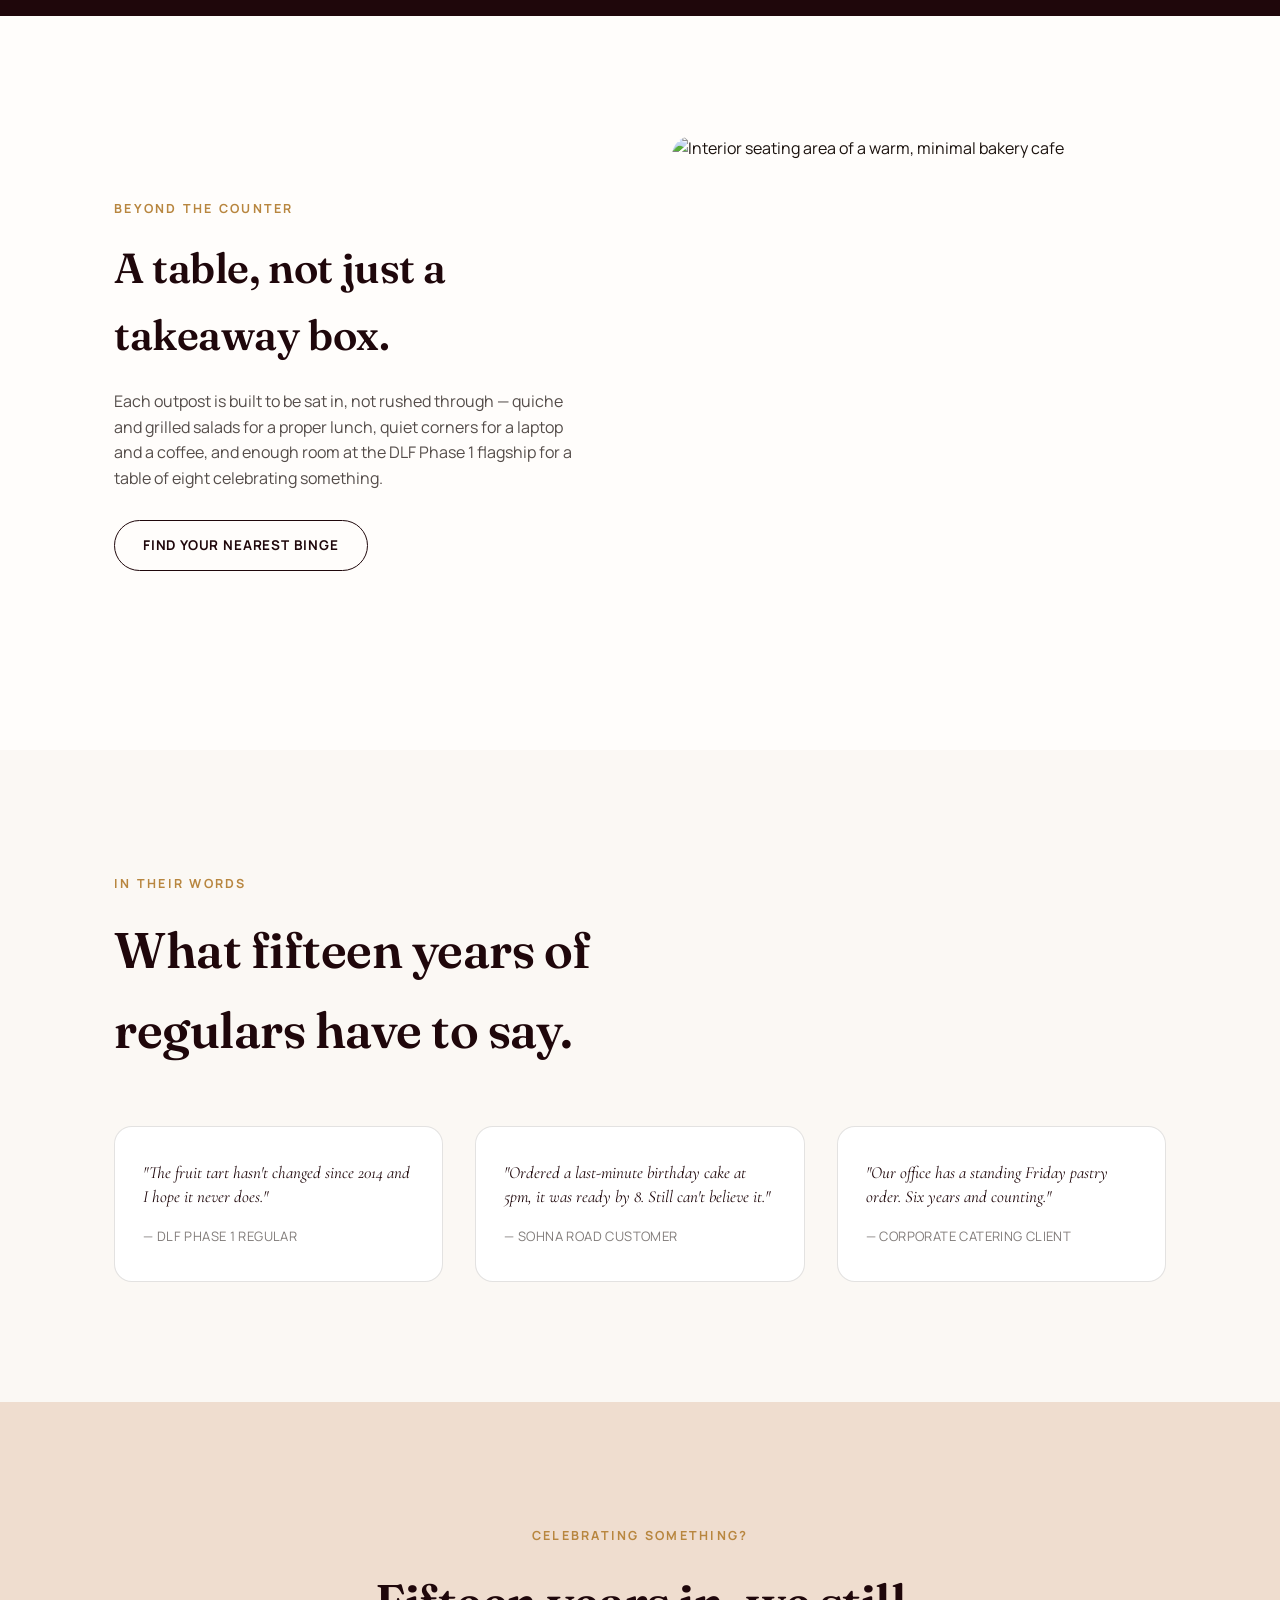
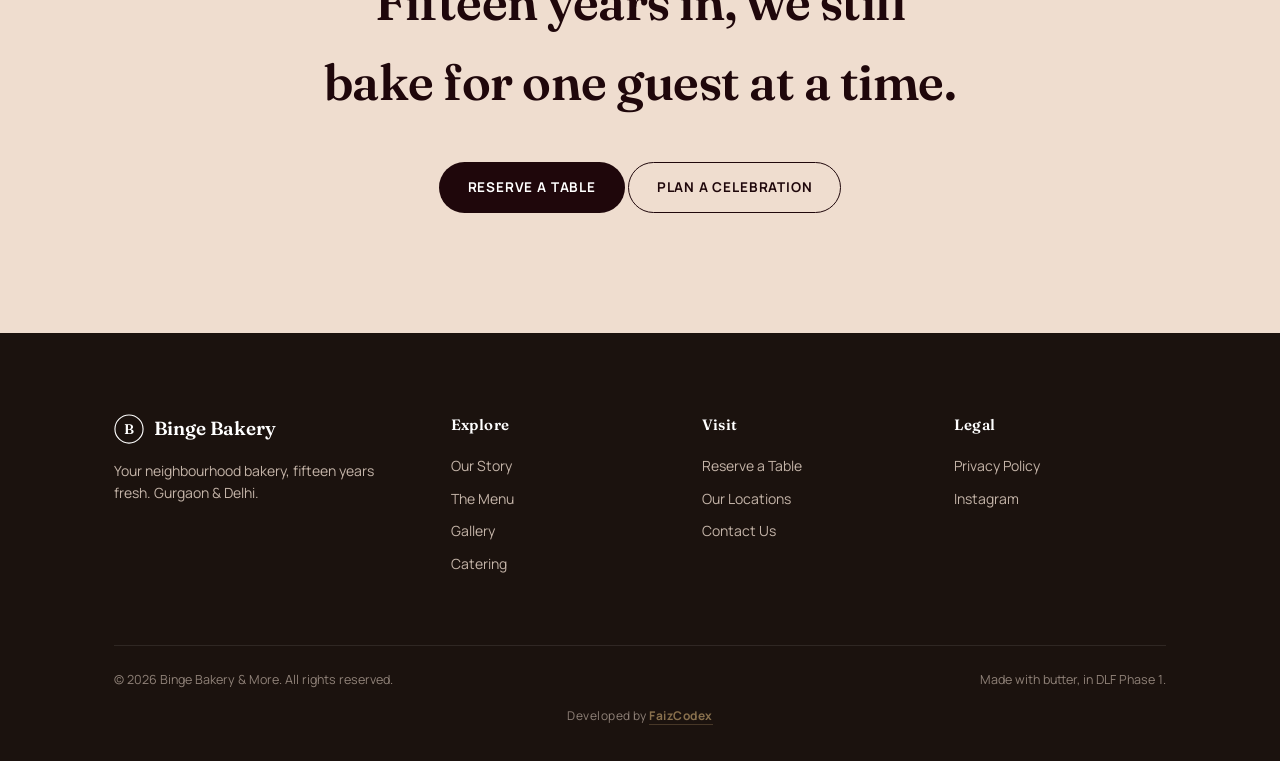
==== commit 09528594: "Update index.html" ====
--- a/index.html
+++ b/index.html
@@ -209,7 +209,7 @@
       <span>Made with butter, in DLF Phase 1.</span>
     </div>
   </div>
-  <div class="dev-credit">Developed by <a href="https://www.faizedcodex.com" target="_blank" rel="noopener">FaizedCodex</a></div>
+  <div class="dev-credit">Developed by <a href="https://www.faizcodex.com" target="_blank" rel="noopener">FaizCodex</a></div>
 </footer>
 
 <script src="main.js"></script>
